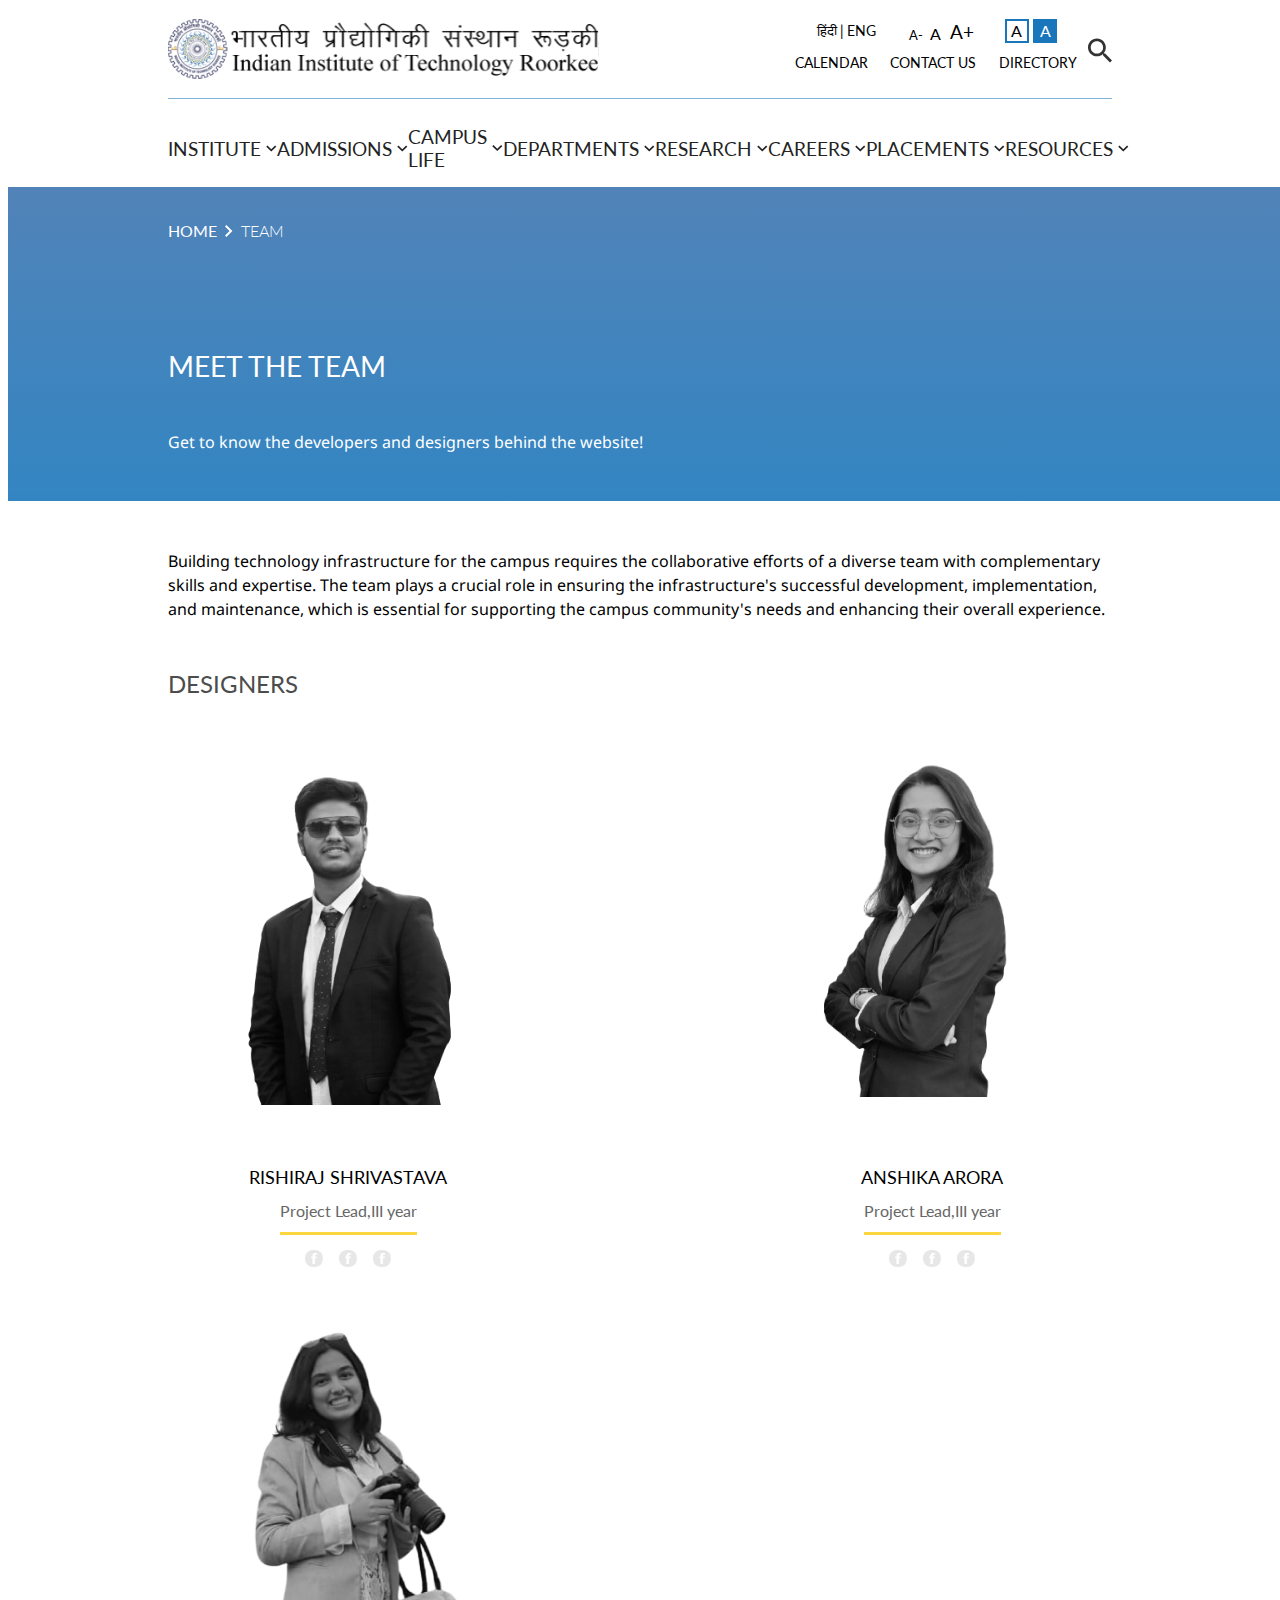
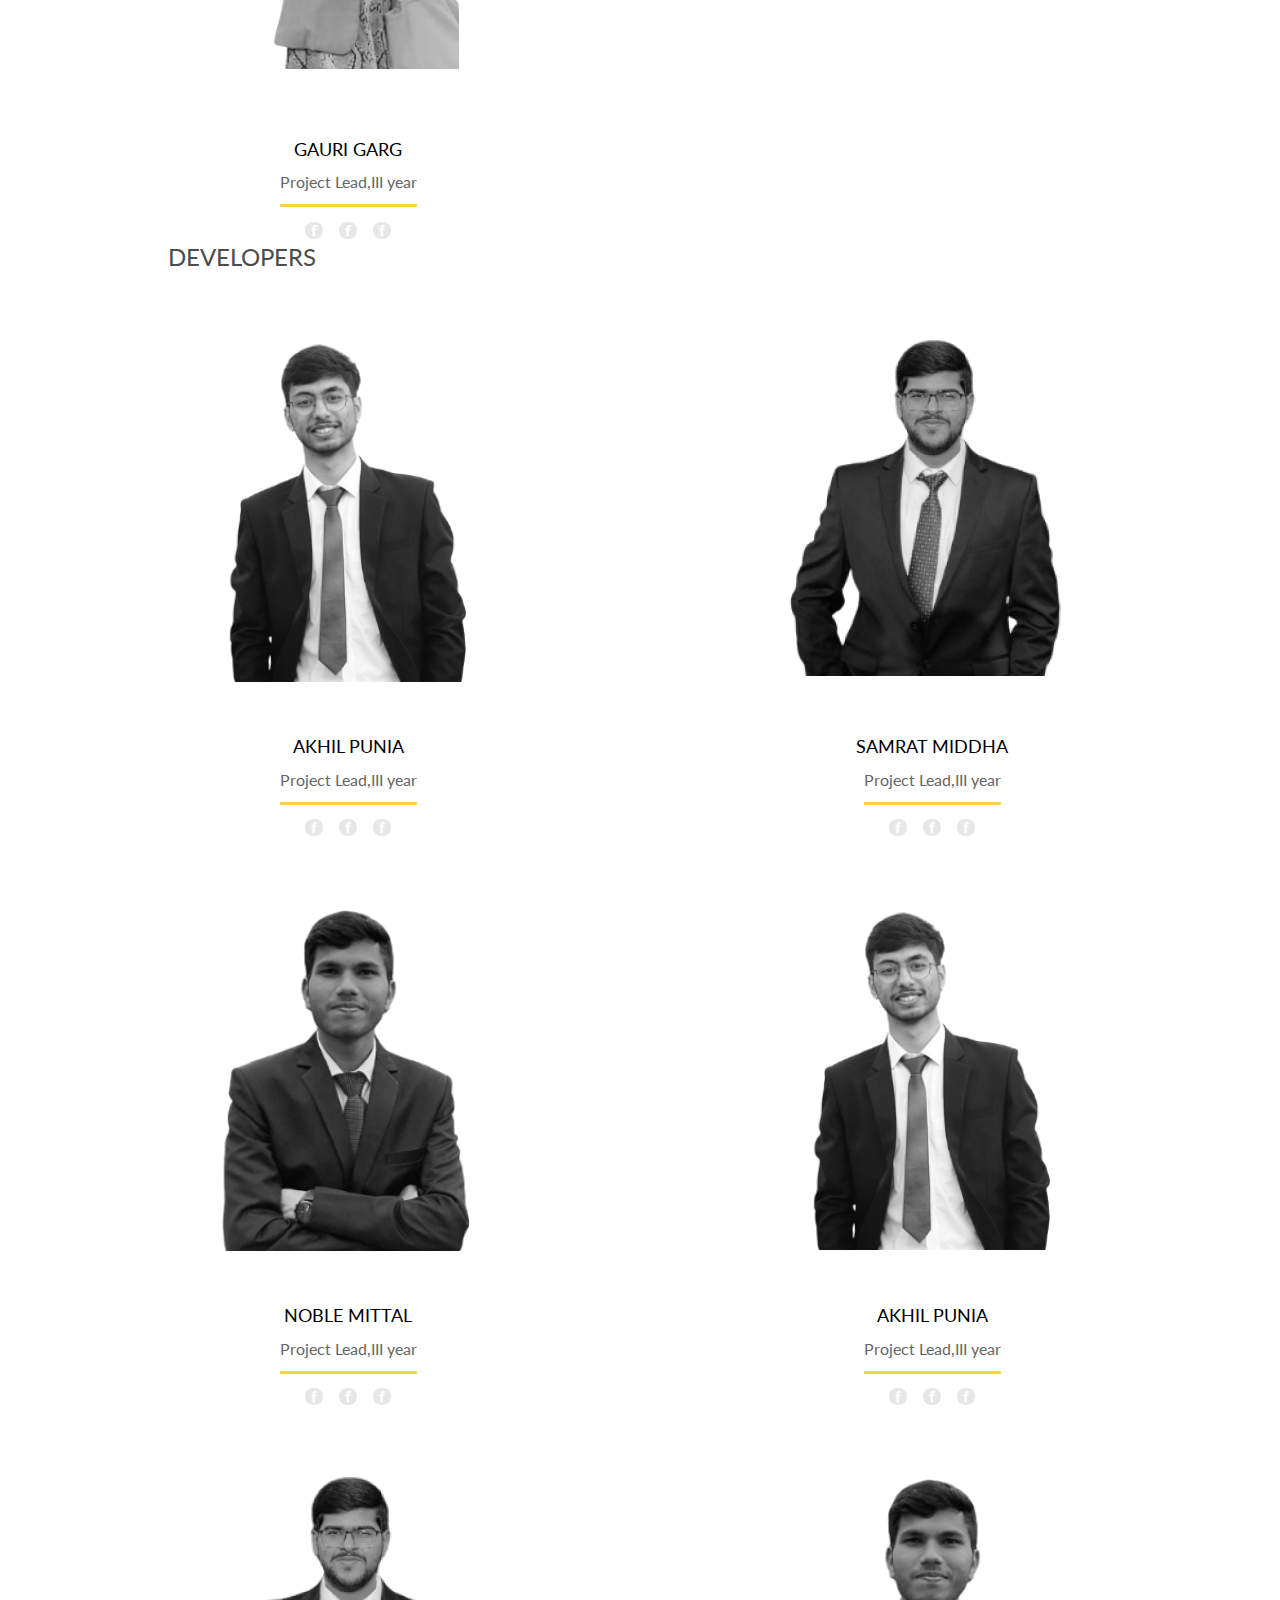
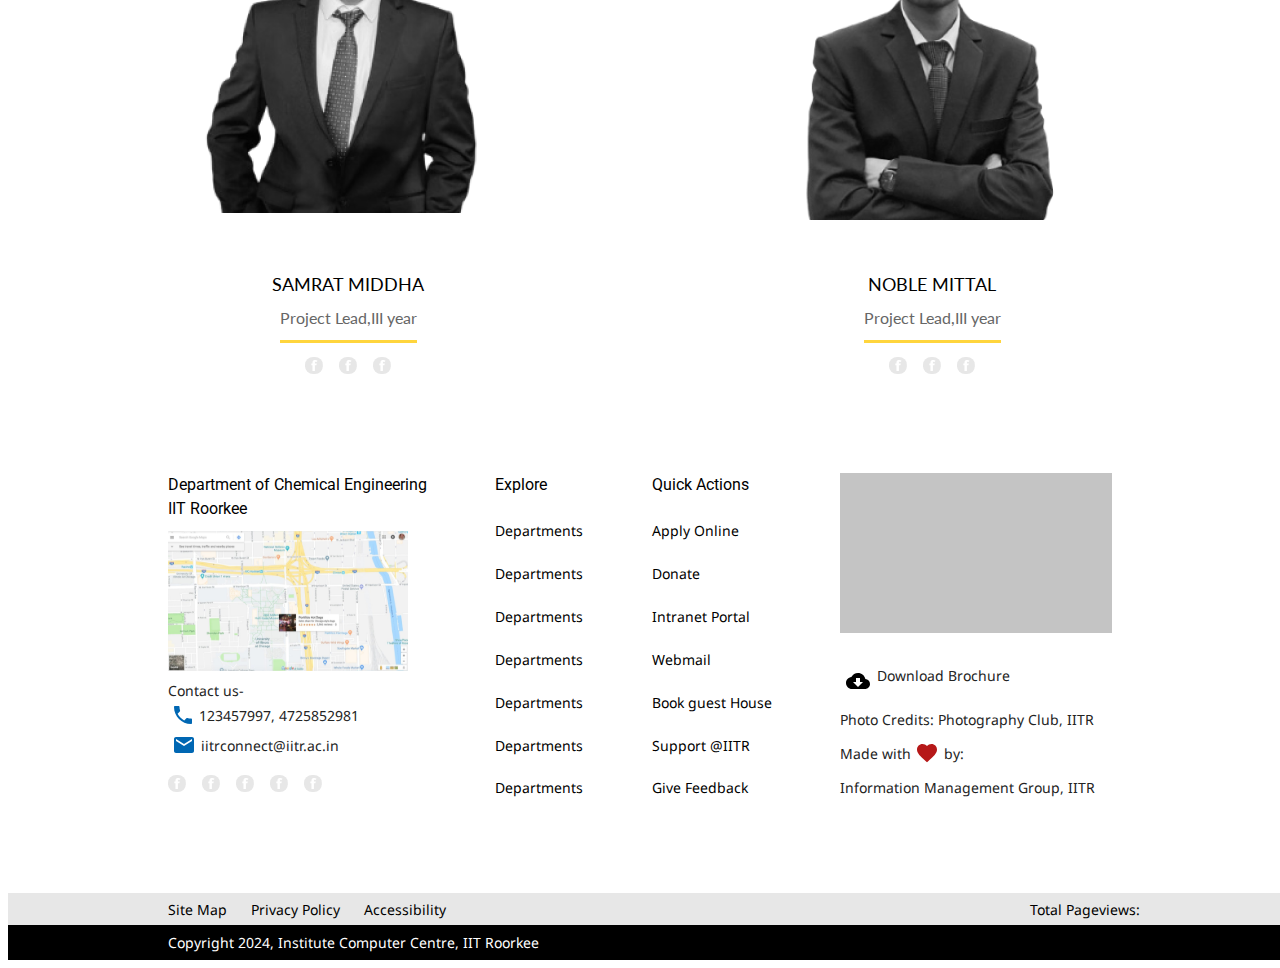
==== index.html @ a8c14f71 "renamed html file" ====
<!DOCTYPE html>
<html lang="en">
<head>
    <link rel="preconnect" href="https://fonts.googleapis.com">
<link rel="preconnect" href="https://fonts.gstatic.com" crossorigin>
<link href="https://fonts.googleapis.com/css2?family=Noto+Sans:ital,wght@0,100..900;1,100..900&family=Roboto:ital,wght@0,100;0,300;0,400;0,500;0,700;0,900;1,100;1,300;1,400;1,500;1,700;1,900&display=swap" rel="stylesheet">
    <link rel="preconnect" href="https://fonts.googleapis.com">
<link rel="preconnect" href="https://fonts.gstatic.com" crossorigin>
<link href="https://fonts.googleapis.com/css2?family=Noto+Sans:ital,wght@0,100..900;1,100..900&display=swap" rel="stylesheet">
    <link rel="preconnect" href="https://fonts.googleapis.com">
    <link rel="preconnect" href="https://fonts.gstatic.com" crossorigin>
    <link href="https://fonts.googleapis.com/css2?family=Lato:ital,wght@0,100;0,300;0,400;0,700;0,900;1,100;1,300;1,400;1,700;1,900&display=swap" rel="stylesheet">
    <meta charset="UTF-8">
    <meta name="viewport" content="width=device-width, initial-scale=1.0">
    <title>Team page</title>
    <link rel="stylesheet" href="style.css"/>
</head>
<body>
    <header class="header">
        <div class="upper-header">
            <div id="iitrlogo">
                <img src="assets/images/iitrlogo.svg" alt="iitr_logo" style="width: 431.25px;height: 60px;">
            </div>
            <div class="righter-options">
            <div class="right-options">
                <div class="upper-right-options">
                    <div class="lang">
                        <a>हिंदी</a>
                        |
                        <a>ENG</a>
                    </div>
                    <div class="text-size">
                        <div id="smalltext">A-</div>
                        <div id="mediumtext">A</div>
                        <div id="bigtext">A+</div>
                    </div>
                    <div class="appearance">
                        <div id="lighttheme">A</div>
                        <div id="darktheme">A</div>
                    </div>                      
                </div>
                <div class="lower-right-options">
                    <div class="lower-header-text"><a href="#">CALENDAR</a></div>
                    <div class="lower-header-text"><a href="#">CONTACT US</a></div>
                    <div class="lower-header-text"><a href="#">DIRECTORY</a></div>
                </div>
            </div>
            <img class="searchbutton" src="assets/vectors/Vector.svg" alt="Search">
            </div>
        </div>
        <nav class="navbar">
            <div class="navitems">
                <a href="#">
                <div class="navitems-text">INSTITUTE</div>
                <img class="text-icon" src="assets/vectors/down.svg" alt="MORE">
                </a>
            </div>
            <div class="navitems">
                <a href="#">
                <div class="navitems-text">ADMISSIONS</div>
                <img class="text-icon" src="assets/vectors/down.svg" alt="MORE">
                </a>
            </div>
            <div class="navitems">
                <a href="#">
                <div class="navitems-text">CAMPUS LIFE</div>
                <img class="text-icon" src="assets/vectors/down.svg" alt="MORE">
                </a>
            </div>
            <div class="navitems">
                <a href="#">
                <div class="navitems-text">DEPARTMENTS</div>
                <img class="text-icon" src="assets/vectors/down.svg" alt="MORE">
                </a>
            </div>
            <div class="navitems">
                <a href="#">
                <div class="navitems-text">RESEARCH</div>
                <img class="text-icon" src="assets/vectors/down.svg" alt="MORE">
                </a>
            </div>
            <div class="navitems">
                <a href="#">  
                <div class="navitems-text">CAREERS</div>
                <img class="text-icon" src="assets/vectors/down.svg" alt="MORE">
                </a>
            </div>
            <div class="navitems">
                <a href="#">
                <div class="navitems-text">PLACEMENTS</div>
                <img class="text-icon" src="assets/vectors/down.svg" alt="MORE">
                </a>
            </div>
            <div class="navitems">
                <a href="#">
                <div class="navitems-text">RESOURCES</div>
                <img class="text-icon" src="assets/vectors/down.svg" alt="MORE">
                </a>
            </div>
        </nav>
    </header>
    <main>
        <div class="blue-box">
            <div class="upper-box">
                <div class="boxtext1">HOME</div>
                <img class="box-icon" src="assets/vectors/mdi_keyboard_arrow_right.svg" alt="side-arrow">
                <div class="boxtext2">TEAM</div>
            </div>
            <div class="head-text">MEET THE TEAM</div>
            <div class="desc-text">Get to know the developers and designers behind the website!</div>
        </div>
        <div class="description">Building technology infrastructure for the campus requires the collaborative efforts of a diverse team with complementary skills and expertise. The team plays a crucial role in ensuring the infrastructure's successful development, implementation, and maintenance, which is essential for supporting the campus community's needs and enhancing their overall experience.</div>
        <div class="members">
            <div class="designers">
                <div class="heading">DESIGNERS</div>
                <div class="info-head">
                    <div class="infocard">
                        <div class="blue-back">
                            <img class="image-main" src="assets/images/rishiraj.png" alt="Rishiraj Shrivastava">
                        </div>
                        <div class="info">
                            <div class="nametext">RISHIRAJ SHRIVASTAVA</div>
                            <div class="jobtext">Project Lead,III year</div>
                            
                            <div class="social">
                                <div class="social1"><img src="assets/vectors/Group 2.svg" alt="Facebook"></div>
                                <div class="social2"><img src="assets/vectors/Group 2.svg" alt="LinkedIn"></div>
                                <div class="social3"><img src="assets/vectors/Group 2.svg" alt="Instagram"></div>
                            </div>
                        </div>
                    </div>
                    <div class="infocard">
                        <div class="blue-back"><img class="image-main" src="assets/images/anshika.png" alt="Anshika Arora"></div>
                        <div class="info">
                            <div class="nametext">ANSHIKA ARORA</div>
                            <div class="jobtext">Project Lead,III year</div>
                            
                            <div class="social">
                                <div class="social1"><img src="assets/vectors/Group 2.svg" alt="Facebook"></div>
                                <div class="social2"><img src="assets/vectors/Group 2.svg" alt="LinkedIn"></div>
                                <div class="social3"><img src="assets/vectors/Group 2.svg" alt="Instagram"></div>
                             </div>
                        </div>
                     </div>
                    <div class="infocard">
                        <div class="blue-back"><img class="image-main" src="assets/images/gauri.png" alt="Gauri Garg" ></div>
                        <div class="info">
                            <div class="nametext">GAURI GARG</div>
                            <div class="jobtext">Project Lead,III year</div>
                           
                            <div class="social">
                                <div class="social1"><img src="assets/vectors/Group 2.svg" alt="Facebook"></div>
                                <div class="social2"><img src="assets/vectors/Group 2.svg" alt="LinkedIn"></div>
                                <div class="social3"><img src="assets/vectors/Group 2.svg" alt="Instagram"></div>
                            </div>
                        </div>
                    </div>
                </div>
            </div>
            <div class="developers">
                <div class="heading">DEVELOPERS</div>
                <div class="info-head">
                <div class="infocard">
                    <img class="image-main"  src="assets/images/akhil.png" alt="Akhil Punia">

                    <div class="info">
                        <div class="nametext">AKHIL PUNIA</div>
                        <div class="jobtext">Project Lead,III year</div>
                    
                        <div class="social">
                            <div class="social1"><img src="assets/vectors/Group 2.svg" alt="Facebook"></div>
                            <div class="social2"><img src="assets/vectors/Group 2.svg" alt="LinkedIn"></div>
                            <div class="social3"><img src="assets/vectors/Group 2.svg" alt="Instagram"></div>
                        </div>
                    </div>
                </div>
                <div class="infocard">

                    <img class="image-main" src="assets/images/samrat.png" alt="Samrat Middha">

                    <div class="info">
                        <div class="nametext">SAMRAT MIDDHA</div>
                        <div class="jobtext">Project Lead,III year</div>
                        <div class="social">
                            <div class="social1"><img src="assets/vectors/Group 2.svg" alt="Facebook"></div>
                            <div class="social2"><img src="assets/vectors/Group 2.svg" alt="LinkedIn"></div>
                            <div class="social3"><img src="assets/vectors/Group 2.svg" alt="Instagram"></div>
                        </div>
                    </div>
                </div>
                <div class="infocard">

                    <img class="image-main" src="assets/images/noble.png" alt="Noble Mittal">

                    <div class="info">
                        <div class="nametext">NOBLE MITTAL</div>
                        <div class="jobtext">Project Lead,III year</div>
                        <div class="social">
                            <div class="social1"><img src="assets/vectors/Group 2.svg" alt="Facebook"></div>
                            <div class="social2"><img src="assets/vectors/Group 2.svg" alt="LinkedIn"></div>
                            <div class="social3"><img src="assets/vectors/Group 2.svg" alt="Instagram"></div>
                        </div>
                    </div>
                </div>
                <div class="infocard">
                    <img class="image-main"  src="assets/images/akhil.png" alt="Akhil Punia">

                    <div class="info">
                        <div class="nametext">AKHIL PUNIA</div>
                        <div class="jobtext">Project Lead,III year</div>
                        <div class="social">
                            <div class="social1"><img src="assets/vectors/Group 2.svg" alt="Facebook"></div>
                            <div class="social2"><img src="assets/vectors/Group 2.svg" alt="LinkedIn"></div>
                            <div class="social3"><img src="assets/vectors/Group 2.svg" alt="Instagram"></div>
                        </div>
                    </div>
                </div>
                <div class="infocard">

                    <img class="image-main" src="assets/images/samrat.png" alt="Samrat Middha">

                    <div class="info">
                        <div class="nametext">SAMRAT MIDDHA</div>
                        <div class="jobtext">Project Lead,III year</div>
                        <div class="social">
                            <div class="social1"><img src="assets/vectors/Group 2.svg" alt="Facebook"></div>
                            <div class="social2"><img src="assets/vectors/Group 2.svg" alt="LinkedIn"></div>
                            <div class="social3"><img src="assets/vectors/Group 2.svg" alt="Instagram"></div>
                        </div>
                    </div>
                </div>
                <div class="infocard">

                    <img class="image-main" src="assets/images/noble.png" alt="Noble Mittal">

                    <div class="info">
                        <div class="nametext">NOBLE MITTAL</div>
                        <div class="jobtext">Project Lead,III year</div>
                        <div class="social">
                            <div class="social1"><img src="assets/vectors/Group 2.svg" alt="Facebook"></div>
                            <div class="social1"><img src="assets/vectors/Group 2.svg" alt="LinkedIn"></div>
                            <div class="social1"><img src="assets/vectors/Group 2.svg" alt="Instagram"></div>
                        </div>
                    </div>
                </div>
            </div>
            </div>
        </div>
    </main>
        <footer>
            <div class="footer-main">
                <div class="departments">
                    <div class="footer-main-heading">
                        Department of Chemical Engineering
                    </div>
                    <div class="footer-main-heading">
                        IIT Roorkee
                    </div>
                    <img id="maps" src="assets/images/google-maps.svg" alt="location">
                    <div class="contact-text">Contact us-</div>
                    <div class="contact-class">
                        <img class="icons" src="assets/vectors/phone.svg" alt="Phone">
                        <div class="contact-text-i">123457997, 4725852981</div>
                    </div>
                    <div class="contact-class">
                        <img class="icons" src="assets/vectors/message.svg" alt="Message">
                        <div class="contact-text-i">iitrconnect@iitr.ac.in</div>
                    </div>
                    <div class="social">
                        <div class="social1"><img src="assets/vectors/Group 2.svg" alt="social"></div>
                        <div class="social1"><img src="assets/vectors/Group 2.svg" alt="social"></div>
                        <div class="social1"><img src="assets/vectors/Group 2.svg" alt="social"></div>
                        <div class="social1"><img src="assets/vectors/Group 2.svg" alt="social"></div>
                        <div class="social1"><img src="assets/vectors/Group 2.svg" alt="social"></div>
                    </div>
                </div>
                <div class="explore">
                    <div class="footer-main-heading">Explore</div>
                    <a class="contact-text" href="#">Departments</a>
                    <a class="contact-text" href="#">Departments</a>
                    <a class="contact-text" href="#">Departments</a>
                    <a class="contact-text" href="#">Departments</a>
                    <a class="contact-text" href="#">Departments</a>
                    <a class="contact-text" href="#">Departments</a>
                    <a class="contact-text" href="#">Departments</a>
                </div>
                <div class="quick-actions">
                    <div class="footer-main-heading">Quick Actions</div>
                    <a class="contact-text" href="#">Apply Online</a>
                    <a class="contact-text" href="#">Donate</a>
                    <a class="contact-text" href="#">Intranet Portal</a>
                    <a class="contact-text" href="#">Webmail</a>
                    <a class="contact-text" href="#">Book guest House</a>
                    <a class="contact-text" href="#">Support @IITR</a>
                    <a class="contact-text" href="#">Give Feedback</a>
                </div>
                <div class="credits">
                    <img id="rect" src="assets/images/rectangle.png" alt="rectangle">
                    <div class="contact-class">
                        <div class="icons"><img src="assets/vectors/download.svg" alt="download"></div>
                        <div class="contact-text">Download Brochure</div>
                    </div>
                    <div class="contact-text">Photo Credits: Photography Club, IITR</div>
                    <div class="contact-class">
                        <div class="contact-text-i">Made with</div>
                        <img class='icons' src="assets/vectors/love.svg" alt="love">
                        <div class="contact-text-i">by:</div>
                    </div>
                    <div class="contact-text">Information Management Group, IITR</div>
                </div>
            </div>
            <div class="footer-bottom-bar">
                <div class="accessibility-bar"> 
                    <div class="accessibility-bar-left">
                        <div class="accessibility-bar-text">Site Map</div>
                        <div class="accessibility-bar-text">Privacy Policy</div>
                        <div class="accessibility-bar-text">Accessibility</div>
                    </div>
                    <div class="accessibility-bar-right">
                        <div class="accessibility-bar-text">Total Pageviews:</div>
                    </div>
                </div>
                <div class="copyright-bar">
                    <div class="copyright-text">Copyright 2024, Institute Computer Centre, IIT Roorkee</div>
                </div>
            </div>
        </footer>
</body>
</html>
---- style.css ----
html{
    font-family: Lato;
    font-size: 100%;
    padding-right: 12.5vw;
}

.header{
    display: flex;
    flex-direction: column;
    .upper-header{
        display: flex;
        flex-direction:row;
        justify-content:space-between;
        align-items: center;
        margin-top: 1%;
        padding-bottom: 1rem;
        border-bottom: 1.3px solid rgba(128, 179, 217, 1);
        margin-left: 12.5vw;
    }  
}

.righter-options{
    display: flex;
    flex-direction: row;
    flex-shrink: 2;
}
 
.right-options{
    display: flex;
    flex-direction: column;
    flex-shrink: 2;
}
.upper-right-options{
    display:flex;
    flex-direction:row;
    justify-content: space-evenly;
    align-items: center;
    font-size: 1em;
    .lang{
        display: flex;
        align-items: center;
        font-size: 0.85em;
        a{
            padding: 0.2em;
        }
    }
    .text-size{
        display: flex;
        flex-direction: row;
        align-items: flex-end;
        justify-content: space-between;
        #smalltext{
            font-size: 0.8em;
            padding-right: 0.54em;
        }
        #mediumtext{
            font-size: 1em;
            padding-right: 0.54em;
        }
        #bigtext{
            font-size: 1.2em;
        }
    }
    .appearance{
        display: flex;
        flex-direction: row;
        align-items: center;
        gap: 4px;
        #lighttheme{
            border: 2px solid rgba(26, 118, 187, 1);
            width: 20px;
            height: 20px;
            align-items: center;
            text-align: center;
            padding-right: 0.01rem;
        }
        #darktheme{
            padding-left: 0.01rem;
            width: 20px;
            height: 20px;
            border: 2px solid rgba(26, 118, 187, 1);
            align-items: center;
            text-align: center;
            color: white;
            background-color: rgba(26, 118, 187, 1);
        }
    }
}
.lower-right-options{
    display:flex;
    flex-direction:row;
    justify-content: space-around;
    align-items: center;
    a{
        text-decoration: none;
        color: black;
    }
    .lower-header-text{
        font-size: 0.9em;
        padding: 0.7rem;
    }
}
.navbar{
    display: flex;
    flex-direction: row;
    justify-content: space-around;
    align-items: center;
    padding-top: 1.6rem;
    padding-bottom: 1rem;
    margin-left: 12.5vw;
    .navitems > a{
        display: flex;
        flex-direction: row;
        text-decoration: none;
    }
    .navitems > a > .navitems-text{

        font-size: 1.2em;
        font-weight: 400;
        color: rgba(35, 35, 35, 1);
        padding-right:5px;
    }
}
main > .blue-box{
    width: 100vw;
    background-image: linear-gradient(rgba(81, 131, 184, 1),rgba(0, 103, 179, 0.8));
    background-color: linear-gradient(rgba(81, 131, 184, 1),rgba(0, 103, 179, 0.8));
    padding-left: 12.5vw;
    .upper-box{
        display: flex;
        color: white;
        justify-content: flex-start;
        align-items: center;
        padding-top: 2rem;
        font-size: 1em;
        line-height: 1.05em;
        font-weight: 400;
        margin-bottom: 6.625rem;
        .boxtext2{
            font-weight: 300;
            letter-spacing: 2%;
        }
        .img{
            align-items: center;
        }
    }
    .head-text{
        color: white;
        font-size: 1.75em;
    }
    .desc-text{
        font-family: Noto Sans;
        color: white;
        font-size: 1em;
        padding-block: 3rem ;
    }
}
main > .description{
    font-family: Noto Sans;
    color: black;
    font-size: 1em;
    line-height: 1.5em;
    padding-block: 3rem;
    padding-left: 12.5vw;
}
main > .members{
    padding-left: 12.5vw;
    .heading{
        font-size: 1.5em;
        color:rgba(76, 76, 76, 1);
    }
    .info-head{
        display: flex;
        flex-direction: row;
        flex-wrap: wrap;
        justify-content: space-between;
        .infocard{
            display: flex;
            flex-direction: column;
            .image-main{
                filter: grayscale(100%);
            }
            .image-main:hover{
                filter: grayscale(0%);
            }
            .info{
                display: flex;
                flex-direction: column;
                align-items: center;
                .nametext{
                    padding-top: 0.8rem;
                    font-size: 1.15em;
                }
                .jobtext{
                    color: rgba(102, 102, 102, 1);
                    padding-block: 0.8rem;
                    border-bottom: 0.2em solid rgba(255, 213, 61, 1);
                }
                .social{
                    padding-top: 0.9rem;
                }
            }
        }
    }
}
footer > .footer-main{
    display: flex;
    flex-direction: row;
    justify-content: space-between;
    flex-wrap: wrap;
    padding-block: 4rem;
    margin-block: 2rem;
    padding-left: 12.5vw;
    font-family: Noto Sans;
    color: rgba(35, 35, 35, 1);
    .contact-class{
        display: flex;
        flex-direction: row;
        .icons{
            padding: 0.4rem;
        }
    }
    .footer-main-heading{
        font-size: 1em;
        line-height: 1.5em;
        font-family: Roboto;
        color: black;
    }
    .contact-text{
        font-size: 0.875em;
    }
    .contact-text-i{
        font-size: 0.875em;
        align-self: center;
    }
    .departments{
        display: flex;
        flex-direction: column;
        justify-content: space-between;
        align-items: flex-start;
        .contact-text{
            align-self: flex-start;
        }
        #maps{
            width: 15rem;
            height: 10rem;

        }
        .social{
            padding-top: 1rem;
        }
    }
    .explore{
        display: flex;
        flex-direction: column;
        justify-content: space-between;
        align-items: flex-start;
        font-size: 1em;
        a{
            text-decoration: none;
            color: black;
        }
    }
    .quick-actions{
        display: flex;
        flex-direction: column;
        justify-content: space-between;
        align-items: flex-start;
        font-size: 1em;
        a{
            text-decoration: none;
            color: black;
        }
    }
    .credits{
        display: flex;
        flex-direction: column;
        justify-content: space-between;
        align-items: flex-start;
        #rect{
            background-image: grey;
            width: 17rem;
            height: 10rem;
            padding-bottom: 1.5rem;
        }
    }
}

footer > .footer-bottom-bar{
    display: flex;
    flex-direction: column;
    font-size: 0.875em;
    font-family: Noto Sans;
    .accessibility-bar{
        padding-block: 0.4rem;
        display: flex;
        flex-direction: row;
        justify-content: flex-start;
        align-items: center;
        color: black;
        background-color: rgba(231, 231, 231, 1);
        padding-left: 12.5vw;
        width: 100vw;
        .accessibility-bar-left{
            display: flex;
            flex-direction: row;
            align-items: center;
            .accessibility-bar-text{
                padding-right: 1.5rem;
            }
        }
        .accessibility-bar-right{
            padding-left: 35rem;
        }
    }
    .copyright-bar{
        display: flex;
        flex-direction: row;
        background-color: black;
        color: white;
        padding-left: 12.5vw;
        padding-block: 0.5rem;
        justify-content: space-between;
        width: 100vw;
    }
}
.social{
    display: flex;
    flex-direction: row;
    justify-content: center;
    align-items: center;
    gap: 1em;
    img{
        border-radius: 45%;
    }
}
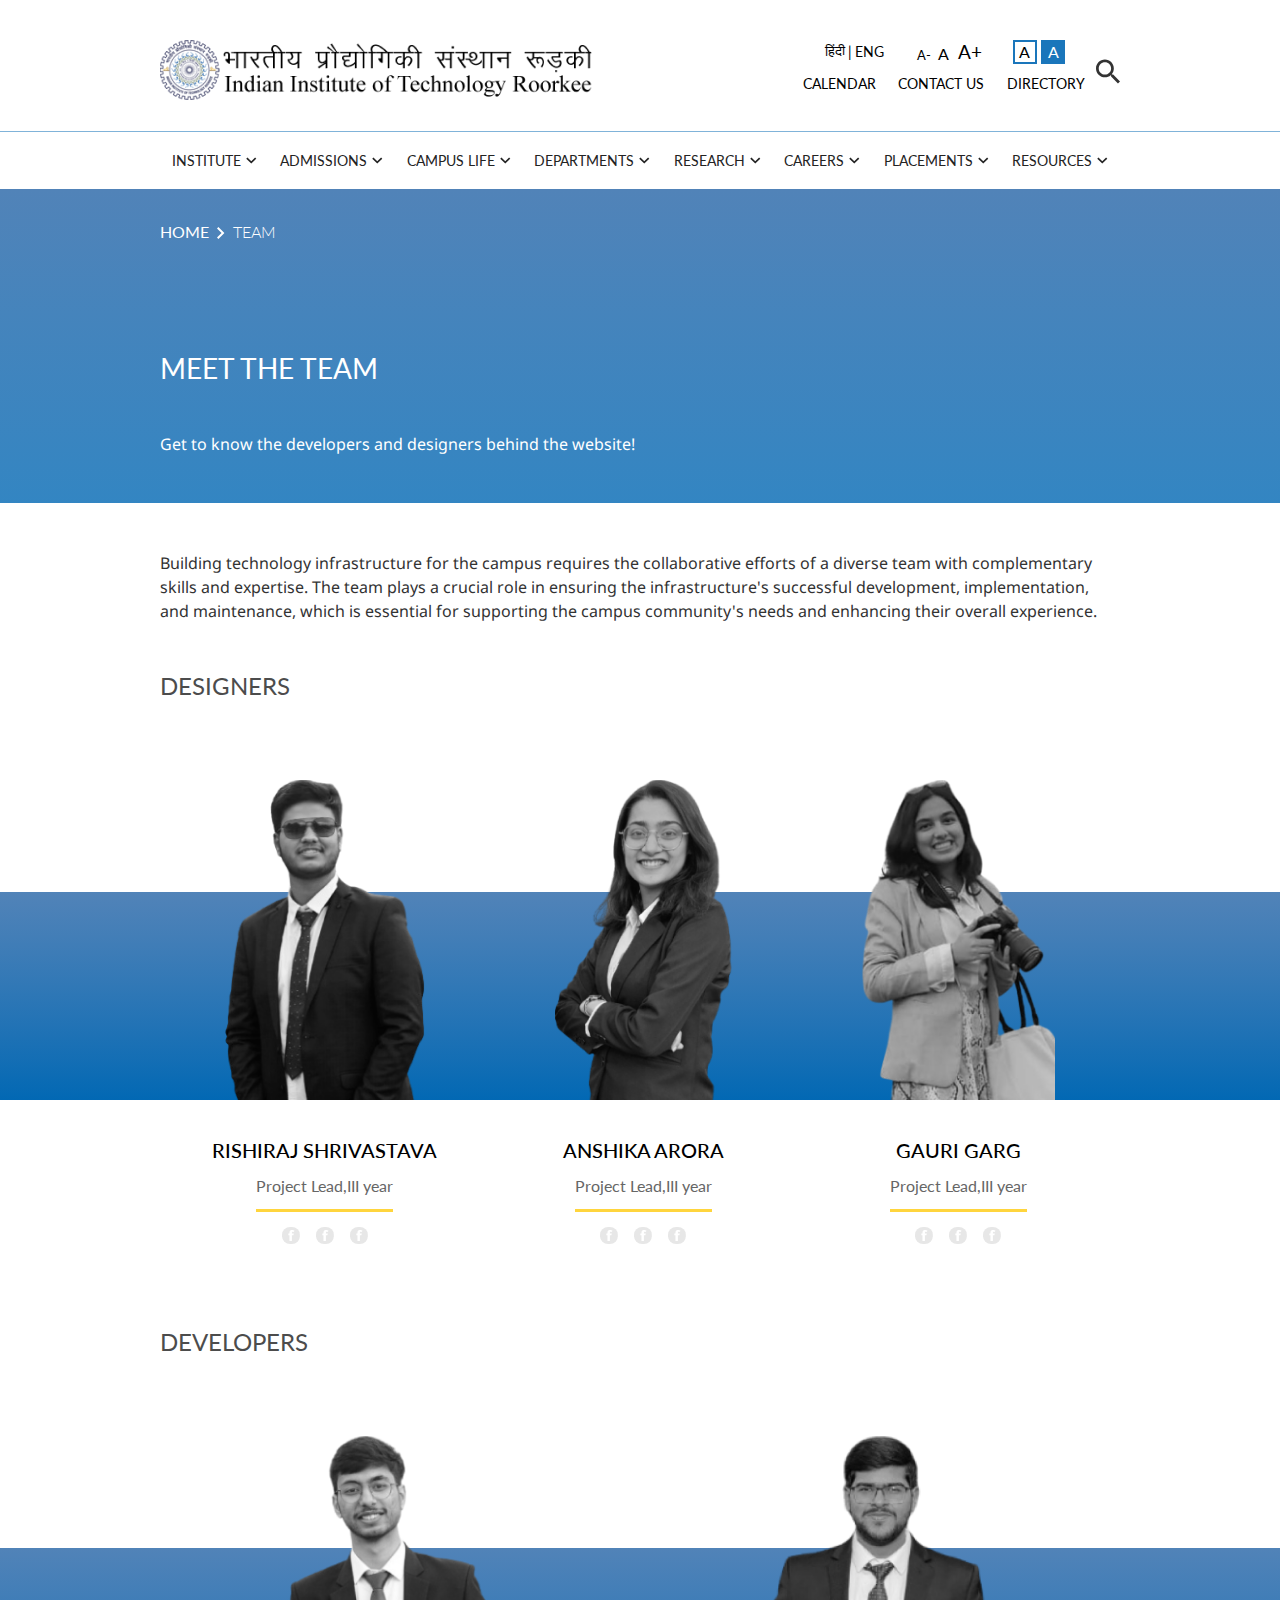
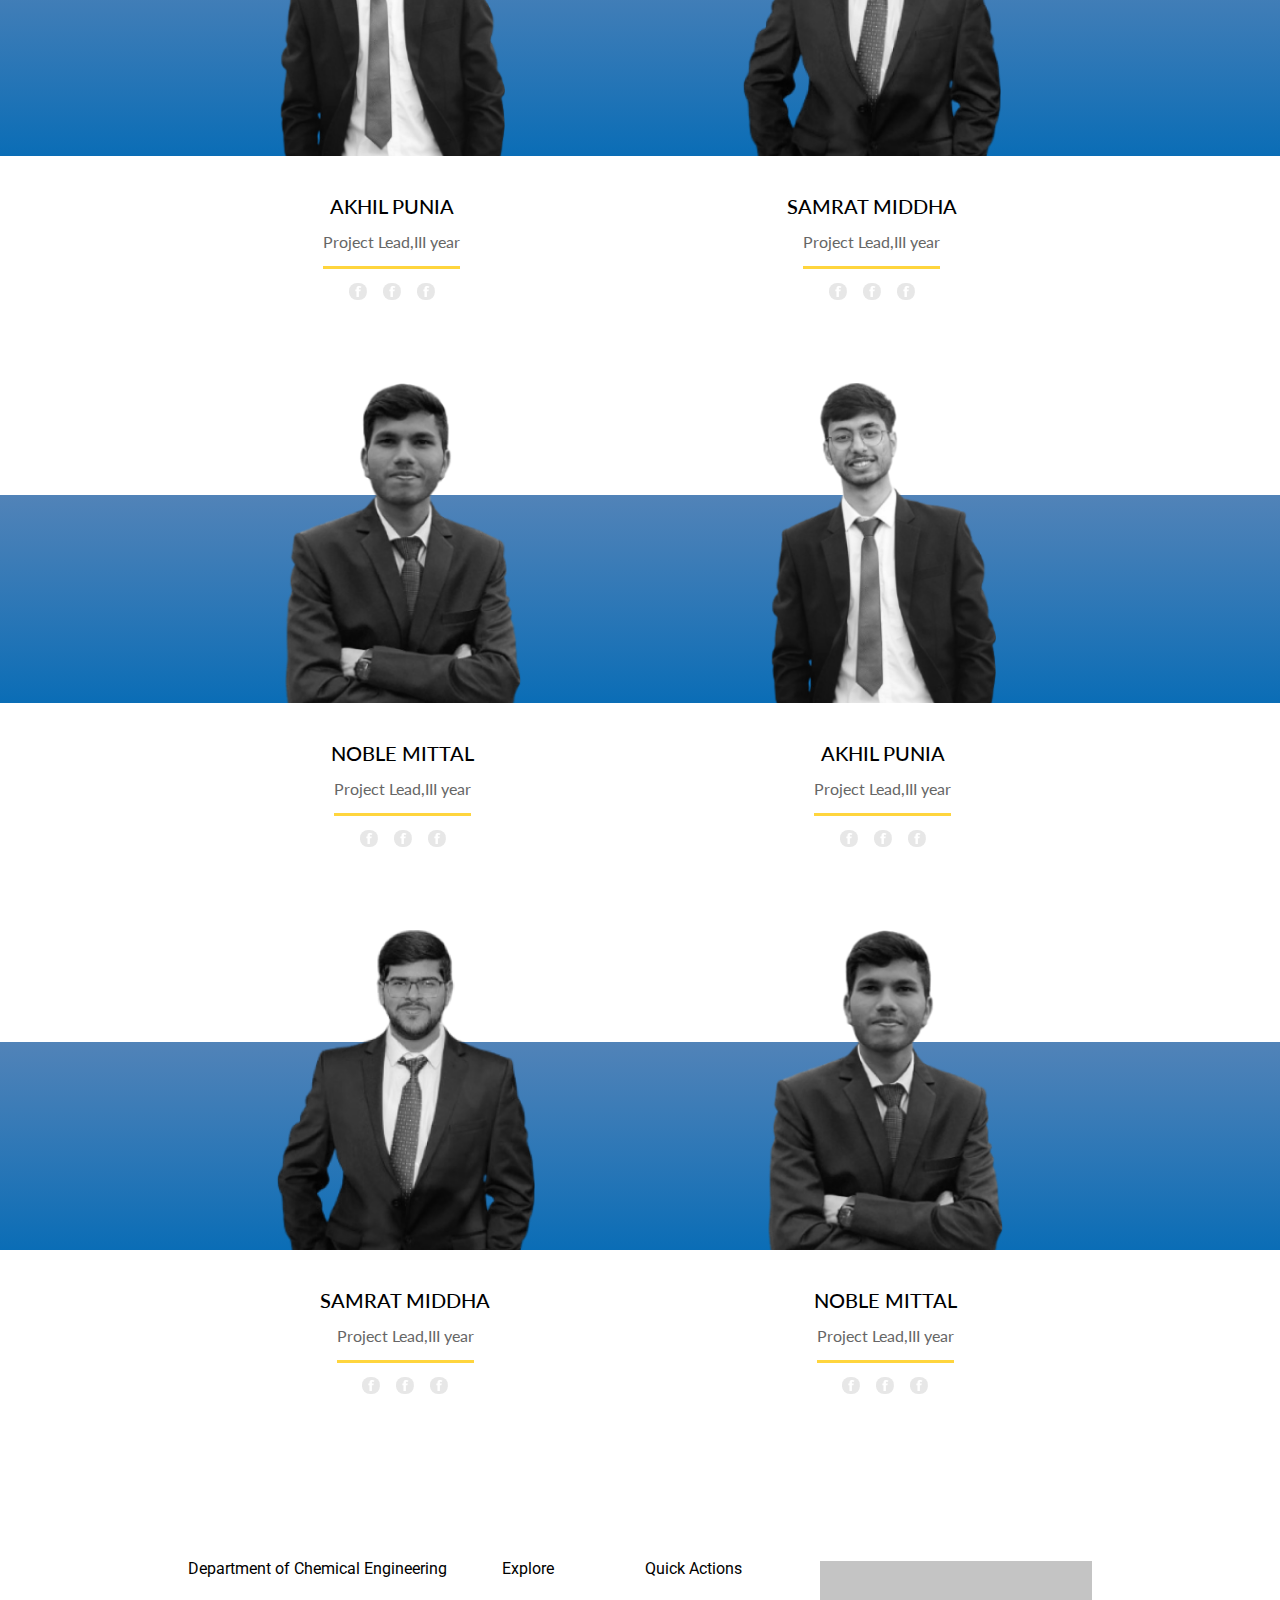
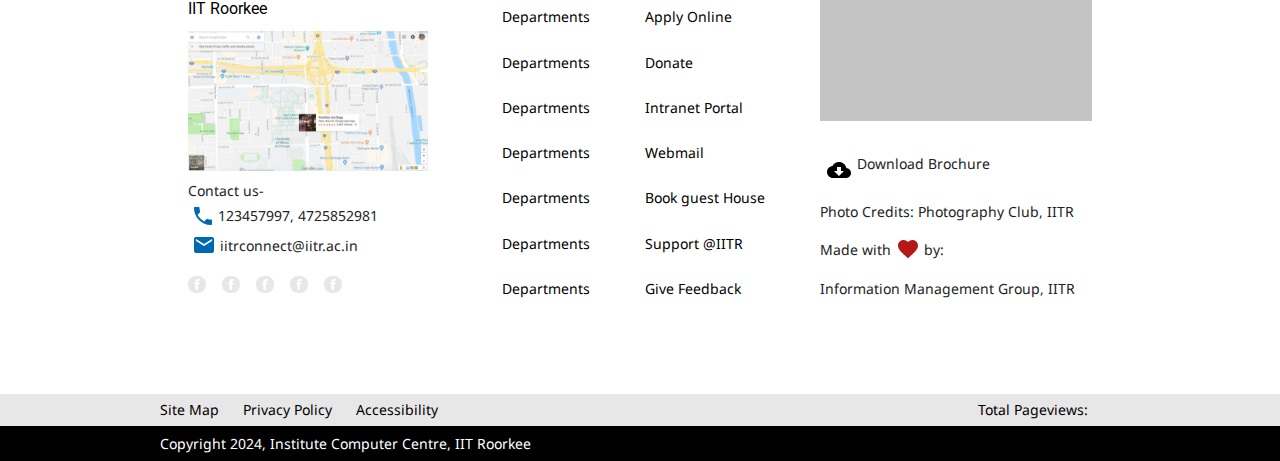
==== commit 12c02e08: "added navbar" ====
--- a/index.html
+++ b/index.html
@@ -2,11 +2,11 @@
 <html lang="en">
 <head>
     <link rel="preconnect" href="https://fonts.googleapis.com">
-<link rel="preconnect" href="https://fonts.gstatic.com" crossorigin>
-<link href="https://fonts.googleapis.com/css2?family=Noto+Sans:ital,wght@0,100..900;1,100..900&family=Roboto:ital,wght@0,100;0,300;0,400;0,500;0,700;0,900;1,100;1,300;1,400;1,500;1,700;1,900&display=swap" rel="stylesheet">
+    <link rel="preconnect" href="https://fonts.gstatic.com" crossorigin>
+    <link href="https://fonts.googleapis.com/css2?family=Noto+Sans:ital,wght@0,100..900;1,100..900&family=Roboto:ital,wght@0,100;0,300;0,400;0,500;0,700;0,900;1,100;1,300;1,400;1,500;1,700;1,900&display=swap" rel="stylesheet">
     <link rel="preconnect" href="https://fonts.googleapis.com">
-<link rel="preconnect" href="https://fonts.gstatic.com" crossorigin>
-<link href="https://fonts.googleapis.com/css2?family=Noto+Sans:ital,wght@0,100..900;1,100..900&display=swap" rel="stylesheet">
+    <link rel="preconnect" href="https://fonts.gstatic.com" crossorigin>
+    <link href="https://fonts.googleapis.com/css2?family=Noto+Sans:ital,wght@0,100..900;1,100..900&display=swap" rel="stylesheet">
     <link rel="preconnect" href="https://fonts.googleapis.com">
     <link rel="preconnect" href="https://fonts.gstatic.com" crossorigin>
     <link href="https://fonts.googleapis.com/css2?family=Lato:ital,wght@0,100;0,300;0,400;0,700;0,900;1,100;1,300;1,400;1,700;1,900&display=swap" rel="stylesheet">
@@ -19,7 +19,7 @@
     <header class="header">
         <div class="upper-header">
             <div id="iitrlogo">
-                <img src="assets/images/iitrlogo.svg" alt="iitr_logo" style="width: 431.25px;height: 60px;">
+                <img src="assets/images/iitrlogo.png" alt="iitr_logo">
             </div>
             <div class="righter-options">
             <div class="right-options">
@@ -47,6 +47,25 @@
             </div>
             <img class="searchbutton" src="assets/vectors/Vector.svg" alt="Search">
             </div>
+            <label for="toggle">&#9776</label>
+            <input type="checkbox" id="toggle">
+            <script>
+                document.addEventListener('DOMContentLoaded', function() {
+    // Get the toggle button and navbar
+    const toggleButton = document.getElementById('toggle');
+    const navbar = document.querySelector('.navbar');
+    function handleToggleChange() {
+        if (toggleButton.checked || window.innerWidth > 932) {
+            navbar.style.display = 'flex'; 
+        } else {
+            navbar.style.display = 'none'; 
+        }
+    }
+    toggleButton.addEventListener('change', handleToggleChange);
+    window.addEventListener('resize', handleToggleChange);
+    handleToggleChange();
+});
+            </script>
         </div>
         <nav class="navbar">
             <div class="navitems">
@@ -115,13 +134,11 @@
                 <div class="heading">DESIGNERS</div>
                 <div class="info-head">
                     <div class="infocard">
-                        <div class="blue-back">
-                            <img class="image-main" src="assets/images/rishiraj.png" alt="Rishiraj Shrivastava">
-                        </div>
+                        <img class="image-main" src="assets/images/rishiraj.png" alt="Rishiraj Shrivastava">
+                        <div class="blue-back"></div>
                         <div class="info">
                             <div class="nametext">RISHIRAJ SHRIVASTAVA</div>
-                            <div class="jobtext">Project Lead,III year</div>
-                            
+                            <div class="jobtext">Project Lead,III year</div> 
                             <div class="social">
                                 <div class="social1"><img src="assets/vectors/Group 2.svg" alt="Facebook"></div>
                                 <div class="social2"><img src="assets/vectors/Group 2.svg" alt="LinkedIn"></div>
@@ -130,7 +147,8 @@
                         </div>
                     </div>
                     <div class="infocard">
-                        <div class="blue-back"><img class="image-main" src="assets/images/anshika.png" alt="Anshika Arora"></div>
+                        <img class="image-main" src="assets/images/anshika.png" alt="Anshika Arora">
+                        <div class="blue-back"></div>
                         <div class="info">
                             <div class="nametext">ANSHIKA ARORA</div>
                             <div class="jobtext">Project Lead,III year</div>
@@ -143,7 +161,8 @@
                         </div>
                      </div>
                     <div class="infocard">
-                        <div class="blue-back"><img class="image-main" src="assets/images/gauri.png" alt="Gauri Garg" ></div>
+                        <img class="image-main" src="assets/images/gauri.png" alt="Gauri Garg" >
+                        <div class="blue-back"></div>
                         <div class="info">
                             <div class="nametext">GAURI GARG</div>
                             <div class="jobtext">Project Lead,III year</div>
@@ -162,7 +181,7 @@
                 <div class="info-head">
                 <div class="infocard">
                     <img class="image-main"  src="assets/images/akhil.png" alt="Akhil Punia">
-
+                    <div class="blue-back"></div>
                     <div class="info">
                         <div class="nametext">AKHIL PUNIA</div>
                         <div class="jobtext">Project Lead,III year</div>
@@ -175,9 +194,8 @@
                     </div>
                 </div>
                 <div class="infocard">
-
                     <img class="image-main" src="assets/images/samrat.png" alt="Samrat Middha">
-
+                    <div class="blue-back"></div>
                     <div class="info">
                         <div class="nametext">SAMRAT MIDDHA</div>
                         <div class="jobtext">Project Lead,III year</div>
@@ -189,9 +207,8 @@
                     </div>
                 </div>
                 <div class="infocard">
-
                     <img class="image-main" src="assets/images/noble.png" alt="Noble Mittal">
-
+                    <div class="blue-back"></div>
                     <div class="info">
                         <div class="nametext">NOBLE MITTAL</div>
                         <div class="jobtext">Project Lead,III year</div>
@@ -204,7 +221,7 @@
                 </div>
                 <div class="infocard">
                     <img class="image-main"  src="assets/images/akhil.png" alt="Akhil Punia">
-
+                    <div class="blue-back"></div>
                     <div class="info">
                         <div class="nametext">AKHIL PUNIA</div>
                         <div class="jobtext">Project Lead,III year</div>
@@ -216,9 +233,8 @@
                     </div>
                 </div>
                 <div class="infocard">
-
                     <img class="image-main" src="assets/images/samrat.png" alt="Samrat Middha">
-
+                    <div class="blue-back"></div>
                     <div class="info">
                         <div class="nametext">SAMRAT MIDDHA</div>
                         <div class="jobtext">Project Lead,III year</div>
@@ -230,9 +246,8 @@
                     </div>
                 </div>
                 <div class="infocard">
-
                     <img class="image-main" src="assets/images/noble.png" alt="Noble Mittal">
-
+                    <div class="blue-back"></div>
                     <div class="info">
                         <div class="nametext">NOBLE MITTAL</div>
                         <div class="jobtext">Project Lead,III year</div>
@@ -283,6 +298,7 @@
                     <a class="contact-text" href="#">Departments</a>
                     <a class="contact-text" href="#">Departments</a>
                     <a class="contact-text" href="#">Departments</a>
+              
                 </div>
                 <div class="quick-actions">
                     <div class="footer-main-heading">Quick Actions</div>
@@ -293,6 +309,7 @@
                     <a class="contact-text" href="#">Book guest House</a>
                     <a class="contact-text" href="#">Support @IITR</a>
                     <a class="contact-text" href="#">Give Feedback</a>
+
                 </div>
                 <div class="credits">
                     <img id="rect" src="assets/images/rectangle.png" alt="rectangle">
--- a/style.css
+++ b/style.css
@@ -1,9 +1,19 @@
 html{
     font-family: Lato;
     font-size: 100%;
-    padding-right: 12.5vw;
-}
-
+}
+body{
+    margin: 0%;
+}
+:root{
+    --blackgrey: rgba(35, 35, 35, 1);
+    --white: white;
+    --gradient: linear-gradient(rgba(81, 131, 184, 1),rgba(0, 103, 179, 0.8));
+    --infocardline: rgba(255, 213, 61, 1);
+}
+a {
+    text-decoration: none;
+}
 .header{
     display: flex;
     flex-direction: column;
@@ -13,122 +23,186 @@
         justify-content:space-between;
         align-items: center;
         margin-top: 1%;
-        padding-bottom: 1rem;
-        border-bottom: 1.3px solid rgba(128, 179, 217, 1);
-        margin-left: 12.5vw;
+        padding-block: 1.7rem;
+        padding-inline: 12.5vw; 
+        #iitrlogo{
+            img {
+                width: 100%;
+                height: auto;
+            }
+        }
     }  
 }
+label{
+    font-size: 3em;
+    align-self: center;
+    display: none;
+    padding: 1rem;
+    margin: 1rem;
+}
+#toggle{
+    display: none;
+}   
+@media only screen and (max-width:932px){
+    label{
+        display: flex;
+        cursor: pointer;
+    }
+    label:hover{
+        background-color: #EAEAEB;
+    }
+    .navbar{
+        display: flex;
+        flex-direction: column;
+        align-items: center;
+        text-align: center;
+        width: 100%;
+        border-top: 1px solid #EAEAEB;
+    }
+    .navitems:hover{
+        background-color: #EAEAEB;
+    }
+    .navbar .navitems{
+        display: block;
+        width:100%;
+        border-bottom: 1px solid #EAEAEB;
+        padding-block: 1rem;
+        a{        
+           display: flex;
+            justify-content: center;
+            align-items: center;
+            .navitems-text{
+                color: var(--blackgrey);
+                padding-right: 0.4rem;
+            }
+        }
+    }
+ 
+} 
 
-.righter-options{
-    display: flex;
-    flex-direction: row;
-    flex-shrink: 2;
-}
- 
-.right-options{
-    display: flex;
-    flex-direction: column;
-    flex-shrink: 2;
-}
-.upper-right-options{
-    display:flex;
-    flex-direction:row;
-    justify-content: space-evenly;
-    align-items: center;
-    font-size: 1em;
-    .lang{
-        display: flex;
+@media only screen and (max-width:955px){
+    .righter-options{
+        display: none;
+    }
+}
+@media only screen and (min-width:955px){
+    .righter-options{
+        display: flex;
+        flex-direction: row;
+        flex-shrink: 2;
+        .right-options{
+            display: flex;
+            flex-direction: column;
+            flex-shrink: 2;
+            .upper-right-options{
+                display:flex;
+                flex-direction:row;
+                justify-content: space-evenly;
+                align-items: center;
+                font-size: 1em;
+                .lang{
+                    display: flex;
+                    align-items: center;
+                    font-size: 0.85em;
+                    cursor: pointer;
+                    a{
+                        padding: 0.2em;
+                    }
+                }
+                .text-size{
+                    display: flex;
+                    flex-direction: row;
+                    align-items: flex-end;
+                    justify-content: space-between;
+                    #smalltext{
+                        font-size: 0.8em;
+                        padding-right: 0.54em;
+                        cursor: pointer;
+                    }
+                    #mediumtext{
+                        font-size: 1em;
+                        padding-right: 0.54em;
+                        cursor: pointer;
+                    }
+                    #bigtext{
+                        font-size: 1.2em;
+                        cursor: pointer;
+                    }
+                }
+                .appearance{
+                    display: flex;
+                    flex-direction: row;
+                    align-items: center;
+                    gap: 4px;
+                    #lighttheme{
+                        border: 2px solid rgba(26, 118, 187, 1);
+                        width: 20px;
+                        height: 20px;
+                        align-items: center;
+                        text-align: center;
+                        padding-right: 0.01rem;
+                        cursor: pointer;
+                    }
+                    #darktheme{
+                        padding-left: 0.01rem;
+                        width: 20px;
+                        height: 20px;
+                        border: 2px solid rgba(26, 118, 187, 1);
+                        align-items: center;
+                        text-align: center;
+                        color: var(--white);
+                        background-color: rgba(26, 118, 187, 1);
+                        cursor: pointer;
+                    }
+                }
+            }
+            .lower-right-options{
+                display:flex;
+                flex-direction:row;
+                justify-content: space-around;
+                align-items: center;
+                a{
+                    text-decoration: none;
+                    color: black;
+                }
+                .lower-header-text{
+                    font-size: 0.9em;
+                    padding: 0.7rem;
+                }
+            }
+        }
+    } 
+}
+@media only screen and (min-width: 932px){
+    .navbar{
+        display: flex;
+        flex-direction: row;
+        justify-content: space-around;
         align-items: center;
-        font-size: 0.85em;
-        a{
-            padding: 0.2em;
-        }
-    }
-    .text-size{
-        display: flex;
-        flex-direction: row;
-        align-items: flex-end;
-        justify-content: space-between;
-        #smalltext{
-            font-size: 0.8em;
-            padding-right: 0.54em;
-        }
-        #mediumtext{
-            font-size: 1em;
-            padding-right: 0.54em;
-        }
-        #bigtext{
-            font-size: 1.2em;
-        }
-    }
-    .appearance{
-        display: flex;
-        flex-direction: row;
-        align-items: center;
-        gap: 4px;
-        #lighttheme{
-            border: 2px solid rgba(26, 118, 187, 1);
-            width: 20px;
-            height: 20px;
-            align-items: center;
-            text-align: center;
-            padding-right: 0.01rem;
-        }
-        #darktheme{
-            padding-left: 0.01rem;
-            width: 20px;
-            height: 20px;
-            border: 2px solid rgba(26, 118, 187, 1);
-            align-items: center;
-            text-align: center;
-            color: white;
-            background-color: rgba(26, 118, 187, 1);
-        }
-    }
-}
-.lower-right-options{
-    display:flex;
-    flex-direction:row;
-    justify-content: space-around;
-    align-items: center;
-    a{
-        text-decoration: none;
-        color: black;
-    }
-    .lower-header-text{
-        font-size: 0.9em;
-        padding: 0.7rem;
-    }
-}
-.navbar{
-    display: flex;
-    flex-direction: row;
-    justify-content: space-around;
-    align-items: center;
-    padding-top: 1.6rem;
-    padding-bottom: 1rem;
-    margin-left: 12.5vw;
-    .navitems > a{
-        display: flex;
-        flex-direction: row;
-        text-decoration: none;
-    }
-    .navitems > a > .navitems-text{
-
-        font-size: 1.2em;
-        font-weight: 400;
-        color: rgba(35, 35, 35, 1);
-        padding-right:5px;
-    }
-}
+        padding-block: 1.25rem;
+        padding-inline: 12.5vw;
+        border-top: 1.3px solid rgba(128, 179, 217, 1);
+        .navitems > a{
+            display: flex;
+            flex-direction: row;
+            text-decoration: none;
+            gap: 0.3125em;
+        }
+        .navitems > a > .navitems-text{
+            font-size: 0.875em;
+            font-weight: 400;
+            color: var(--blackgrey);
+        }
+    }
+}    
 main > .blue-box{
-    width: 100vw;
-    background-image: linear-gradient(rgba(81, 131, 184, 1),rgba(0, 103, 179, 0.8));
-    background-color: linear-gradient(rgba(81, 131, 184, 1),rgba(0, 103, 179, 0.8));
-    padding-left: 12.5vw;
+    width: 75vw;
+    background-image: var(--gradient);
+    background-color: var(--gradient);
+    padding-inline: 12.5vw ;
+    color: var(--white);
     .upper-box{
         display: flex;
-        color: white;
         justify-content: flex-start;
         align-items: center;
         padding-top: 2rem;
@@ -145,40 +219,56 @@
         }
     }
     .head-text{
-        color: white;
         font-size: 1.75em;
     }
     .desc-text{
         font-family: Noto Sans;
-        color: white;
         font-size: 1em;
         padding-block: 3rem ;
     }
 }
 main > .description{
     font-family: Noto Sans;
-    color: black;
+    color: rgba(51, 51, 51, 1);
     font-size: 1em;
     line-height: 1.5em;
     padding-block: 3rem;
-    padding-left: 12.5vw;
+    width: 75vw;
+    padding-inline: 12.5vw;
 }
 main > .members{
-    padding-left: 12.5vw;
+    padding-inline: 12.5vw;
     .heading{
         font-size: 1.5em;
         color:rgba(76, 76, 76, 1);
     }
+    .designers, .developers{
+        margin-bottom: 5rem;
+    }
     .info-head{
         display: flex;
         flex-direction: row;
         flex-wrap: wrap;
-        justify-content: space-between;
+        justify-content: space-around;
         .infocard{
             display: flex;
-            flex-direction: column;
+            flex-direction: column;       
+            .blue-back {
+                position: absolute;
+                margin-top: 12rem;
+                left: 0;
+                width: 100%;
+                height: 13rem; 
+                background: var(--gradient);
+                z-index: -1;
+            } 
+           
             .image-main{
                 filter: grayscale(100%);
+                margin-inline: 4rem;
+                margin-top: 5rem;
+                height: 20rem;
+                width: auto;            
             }
             .image-main:hover{
                 filter: grayscale(0%);
@@ -187,14 +277,16 @@
                 display: flex;
                 flex-direction: column;
                 align-items: center;
+  
                 .nametext{
-                    padding-top: 0.8rem;
-                    font-size: 1.15em;
+                    padding-top: 2.375rem;
+                    font-size: 1.25em;
+                    font-weight: 500;
                 }
                 .jobtext{
                     color: rgba(102, 102, 102, 1);
-                    padding-block: 0.8rem;
-                    border-bottom: 0.2em solid rgba(255, 213, 61, 1);
+                    padding-block: 0.9rem;
+                    border-bottom: 0.2em solid var(--infocardline);
                 }
                 .social{
                     padding-top: 0.9rem;
@@ -203,85 +295,174 @@
         }
     }
 }
-footer > .footer-main{
-    display: flex;
-    flex-direction: row;
-    justify-content: space-between;
-    flex-wrap: wrap;
-    padding-block: 4rem;
-    margin-block: 2rem;
-    padding-left: 12.5vw;
-    font-family: Noto Sans;
-    color: rgba(35, 35, 35, 1);
-    .contact-class{
+
+@media only screen and (max-width:700px){
+    .footer-main{
+        display: flex;
+        flex-direction: column;
+        justify-content: space-around;
+        align-items: center;
+        padding-block: 4rem;
+        margin-block: 2rem;
+        padding-inline: 12.5vw;
+        font-family: Noto Sans;
+        color: var(--blackgrey);
+        .contact-class{
+            display: flex;
+            flex-direction: row;
+            .icons{
+                padding: 0.4rem;
+            }
+        }
+        .footer-main-heading{
+            font-size: 1.1em;
+            line-height: 1.5em;
+            font-family: Roboto;
+            color: black;
+            padding-block: 1rem;
+        }
+        .contact-text{
+            font-size: 0.875em;
+            padding: 0.5rem;
+        }
+        .contact-text-i{
+            font-size: 0.875em;
+            align-self: center;
+        }
+        .departments{
+            display: flex;
+            flex-direction: column;
+            justify-content: space-between;
+            align-items: flex-start;
+            #maps{
+                width: 15rem;
+                height: 10rem;
+            }
+            .social{
+                padding-top: 1rem;
+            }
+        }
+        .credits{
+            display: flex;
+            flex-direction: column;
+            justify-content: space-between;
+            align-items: flex-start;
+            #rect{
+                background-image: grey;
+                width: 17rem;
+                height: 10rem;
+                padding-block: 1.25rem;
+            }
+        }
+        .explore{
+            padding-block: 1.25rem;
+        
+            display: flex;
+            flex-direction: row;
+            justify-content: space-around;
+            flex-wrap: wrap;
+            align-items: center;
+            font-size: 1em;
+            a{
+                text-decoration: none;
+                color: black;
+                padding-inline: 0.70rem;
+            }
+        }
+        .quick-actions{
+            padding-block: 1.25rem;
+            display: flex;
+            flex-direction: row;
+            flex-wrap: wrap;
+            justify-content: space-around;
+            align-items:center;
+            font-size: 1em;
+            a{
+                text-decoration: none;
+                color: black;
+                padding-inline: 0.70rem;
+            }
+        }
+    }
+}
+@media only screen and (min-width:700px){
+    footer > .footer-main{
         display: flex;
         flex-direction: row;
-        .icons{
-            padding: 0.4rem;
-        }
-    }
-    .footer-main-heading{
-        font-size: 1em;
-        line-height: 1.5em;
-        font-family: Roboto;
-        color: black;
-    }
-    .contact-text{
-        font-size: 0.875em;
-    }
-    .contact-text-i{
-        font-size: 0.875em;
-        align-self: center;
-    }
-    .departments{
-        display: flex;
-        flex-direction: column;
-        justify-content: space-between;
-        align-items: flex-start;
+        justify-content: space-around;
+        flex-wrap: wrap;
+        padding-block: 4rem;
+        margin-block: 2rem;
+        padding-inline: 12.5vw;
+        font-family: Noto Sans;
+        color: var(--blackgrey);
+        .contact-class{
+            display: flex;
+            flex-direction: row;
+            .icons{
+                padding: 0.4rem;
+            }
+        }
+        .footer-main-heading{
+            font-size: 1em;
+            line-height: 1.5em;
+            font-family: Roboto;
+            color: black;
+            padding-top: 1rem;
+        }
         .contact-text{
-            align-self: flex-start;
-        }
-        #maps{
-            width: 15rem;
-            height: 10rem;
-
-        }
-        .social{
-            padding-top: 1rem;
-        }
-    }
-    .explore{
-        display: flex;
-        flex-direction: column;
-        justify-content: space-between;
-        align-items: flex-start;
-        font-size: 1em;
-        a{
-            text-decoration: none;
-            color: black;
-        }
-    }
-    .quick-actions{
-        display: flex;
-        flex-direction: column;
-        justify-content: space-between;
-        align-items: flex-start;
-        font-size: 1em;
-        a{
-            text-decoration: none;
-            color: black;
-        }
-    }
-    .credits{
-        display: flex;
-        flex-direction: column;
-        justify-content: space-between;
-        align-items: flex-start;
-        #rect{
-            background-image: grey;
-            width: 17rem;
-            height: 10rem;
-            padding-bottom: 1.5rem;
+            font-size: 0.875em;
+        }
+        .contact-text-i{
+            font-size: 0.875em;
+            align-self: center;
+        }
+        .departments{
+            display: flex;
+            flex-direction: column;
+            justify-content: space-between;
+            align-items: flex-start;
+            #maps{
+                width: 15rem;
+                height: 10rem;
+            }
+            .social{
+                padding-top: 1rem;
+            }
+        }
+        .credits{
+            display: flex;
+            flex-direction: column;
+            justify-content: space-between;
+            align-items: flex-start;
+            #rect{
+                background-image: grey;
+                width: 17rem;
+                height: 10rem;
+                padding-block: 1.25rem;
+            }
+        }
+        .explore{           
+            display: flex;
+            flex-direction: column;
+            justify-content: space-between;
+            align-items: flex-start;
+            font-size: 1em;
+            a{
+                text-decoration: none;
+                color: black;
+            }
+        }
+        .quick-actions{
+            display: flex;
+            flex-direction: column;
+            justify-content: space-between;
+            align-items: flex-start;
+            font-size: 1em;
+            a{
+                text-decoration: none;
+                color: black;
+            }
         }
     }
 }
@@ -295,12 +476,12 @@
         padding-block: 0.4rem;
         display: flex;
         flex-direction: row;
-        justify-content: flex-start;
+        justify-content: space-between;
         align-items: center;
         color: black;
         background-color: rgba(231, 231, 231, 1);
-        padding-left: 12.5vw;
-        width: 100vw;
+        padding-inline: 12.5vw;
+        width: 75vw;
         .accessibility-bar-left{
             display: flex;
             flex-direction: row;
@@ -309,21 +490,29 @@
                 padding-right: 1.5rem;
             }
         }
-        .accessibility-bar-right{
-            padding-left: 35rem;
+        @media only screen and (max-width: 700px){
+            .accessibility-bar-right{
+                display: none;
+            }
+        }
+        @media only screen and (min-width: 700px){
+            .accessibility-bar-right{
+                padding-right: 2rem;
+            }
         }
     }
     .copyright-bar{
         display: flex;
         flex-direction: row;
         background-color: black;
-        color: white;
-        padding-left: 12.5vw;
+        color: var(--white);
+        padding-inline: 12.5vw;
         padding-block: 0.5rem;
         justify-content: space-between;
-        width: 100vw;
-    }
-}
+        width: 75vw;
+    }
+}
+
 .social{
     display: flex;
     flex-direction: row;
@@ -333,7 +522,4 @@
     img{
         border-radius: 45%;
     }
-}
-
-
-
+}